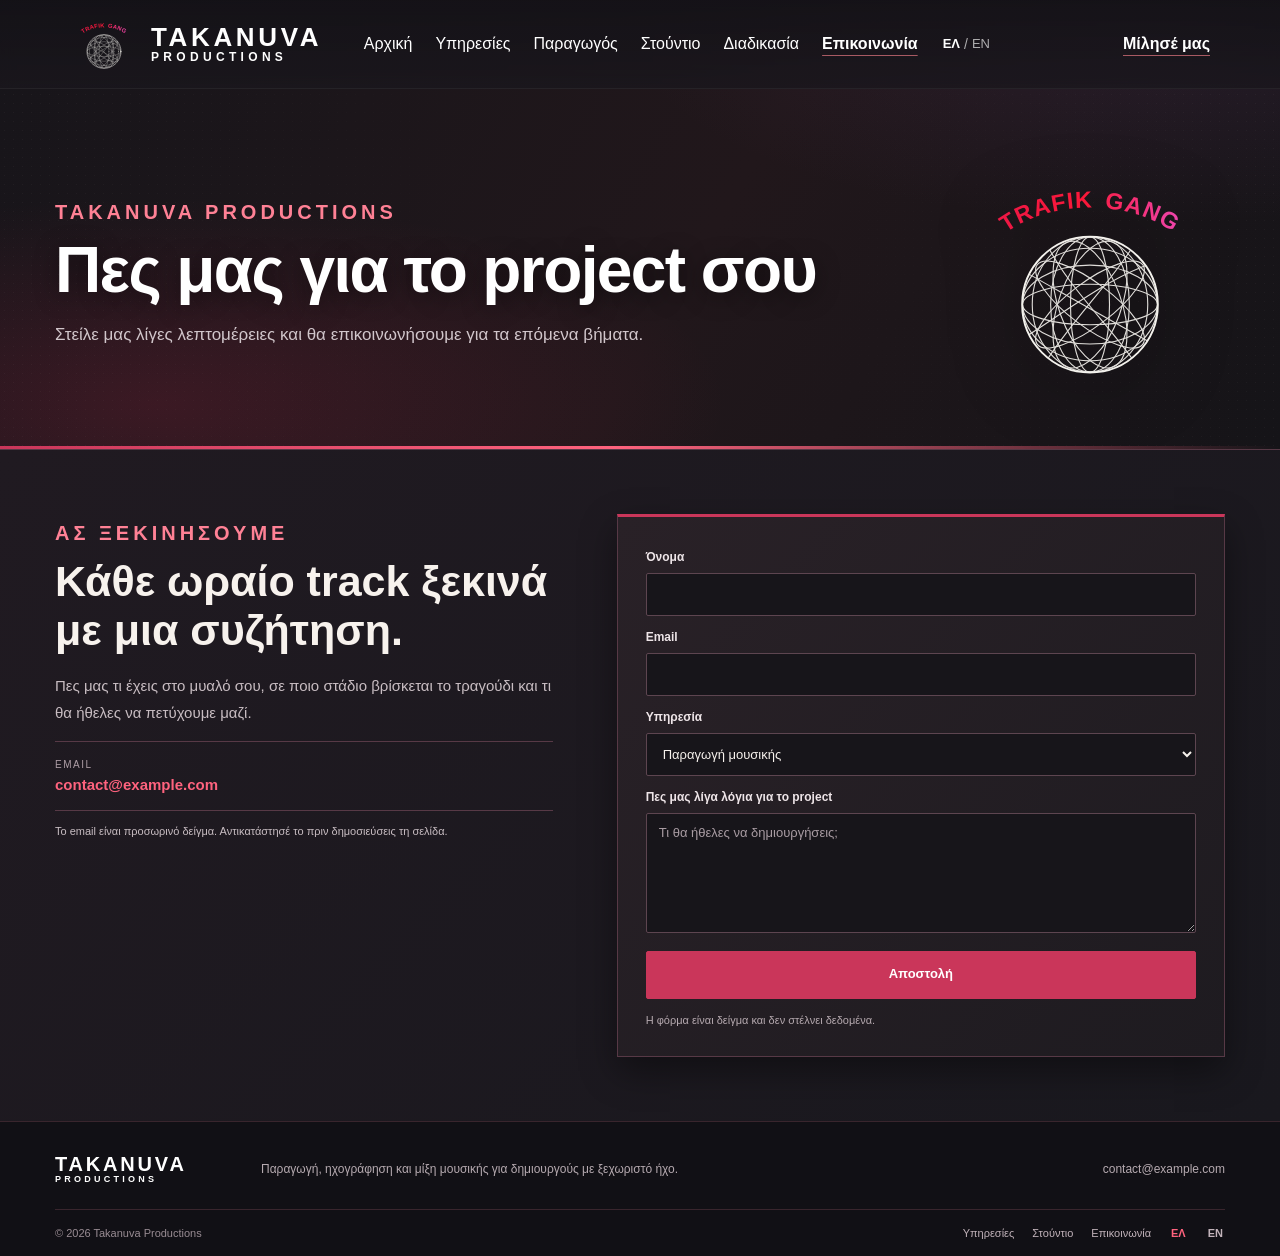
==== contact.html @ f0c5e1bd "Initial Takanuva website" ====
<!doctype html>
<html lang="el">
<head>
  <meta charset="UTF-8">
  <meta name="viewport" content="width=device-width,initial-scale=1">
  <meta name="theme-color" content="#1a1a1a">
  <meta name="description" content="Επικοινώνησε με την Takanuva Productions για το project σου.">
  <title data-title-el="Επικοινωνία — Takanuva Productions" data-title-en="Contact — Takanuva Productions">Επικοινωνία — Takanuva Productions</title>
  <link rel="stylesheet" href="styles.css">
</head>
<body class="inner-page" data-page="contact">
<nav id="navigation" class="nav--absolute">
  <div class="container">
    <div class="col-group">
  <div class="col-11">
    <a href="index.html" class="logo-link" aria-label="Takanuva Productions">
      <img class="header-logo" src="assets/trafik-gang-logo.svg" alt="" width="720" height="620">
      <span class="brand-mark">
        <strong>TAKANUVA</strong>
        <small>PRODUCTIONS</small>
      </span>
    </a>
    <button class="visible-xs menu-toggle" id="mobile-menu-toggle" aria-label="Open menu" data-i18n-aria="nav.menu" aria-expanded="false">
      <span class="menu-toggle__open" aria-hidden="true">☰</span>
      <span class="menu-toggle__close" aria-hidden="true">×</span>
    </button>
    <ul class="list-inline menu-horizontal hidden-xs">
      <li>
        <a href="index.html" data-page-link="home" data-i18n="nav.home">Αρχική</a>
      </li>
      <li>
        <a href="services.html" data-page-link="services" data-i18n="nav.services">Υπηρεσίες</a>
      </li>
      <li><a href="producer.html" data-page-link="producer" data-i18n="nav.producer">Παραγωγός</a></li><li>
        <a href="studio.html" data-page-link="studio" data-i18n="nav.studio">Στούντιο</a>
      </li>
      <li>
        <a href="process.html" data-page-link="process" data-i18n="nav.process">Διαδικασία</a>
      </li>
      <li>
        <a href="contact.html" data-page-link="contact" data-i18n="nav.contact">Επικοινωνία</a>
      </li>
      <li class="language-nav-item"><div class="language-switch" role="group" aria-label="Επιλογή γλώσσας" data-i18n-aria="nav.language">
        <button class="lang-option active" data-language="el" aria-pressed="true">ΕΛ</button>
        <span aria-hidden="true">/</span>
        <button class="lang-option" data-language="en" aria-pressed="false">EN</button>
      </div>
      </li>
    </ul>
  </div>
  <div class="col-1 user-nav"><ul class="list-inline menu-horizontal hidden-xs"><li>
    <a href="contact.html" class="nav-signin" data-page-link="contact" data-i18n="nav.talk">Μίλησέ μας</a>
  </li>
</ul>
</div>
  <div class="col-12" id="mobile-menu" aria-hidden="true"><ul>
    <li><a href="index.html" data-page-link="home" data-i18n="nav.home">Αρχική</a>
    </li>
    <li>
      <a href="services.html" data-page-link="services" data-i18n="nav.services">Υπηρεσίες</a>
    </li>
    <li><a href="producer.html" data-page-link="producer" data-i18n="nav.producer">Παραγωγός</a></li><li>
      <a href="studio.html" data-page-link="studio" data-i18n="nav.studio">Στούντιο</a>
    </li>
    <li>
      <a href="process.html" data-page-link="process" data-i18n="nav.process">Διαδικασία</a>
    </li>
    <li>
      <a href="contact.html" data-page-link="contact" data-i18n="nav.contact">Επικοινωνία</a>
    </li>
    <li>
      <a href="contact.html" data-i18n="nav.talk">Μίλησέ μας</a>
    </li>
    <li class="language-nav-item"><div class="language-switch" role="group" aria-label="Επιλογή γλώσσας" data-i18n-aria="nav.language">
      <button class="lang-option active" data-language="el" aria-pressed="true">ΕΛ</button>
      <span aria-hidden="true">/</span>
      <button class="lang-option" data-language="en" aria-pressed="false">EN</button>
    </div>
  </li>
  </ul>
</div>

</div>
</div>
</nav>
<main>
<header class="page-banner">
  <div class="container"><div class="brand-hero__layout"><div class="brand-hero__copy">
    <p class="eyebrow">TAKANUVA PRODUCTIONS</p>
    <h1 data-i18n="contact.title">Πες μας για το project σου</h1>
    <p class="page-lead" data-i18n="contact.lead">Στείλε μας λίγες λεπτομέρειες και θα επικοινωνήσουμε για τα επόμενα βήματα.</p>
  </div><div class="brand-hero__logo"><img src="assets/trafik-gang-logo.svg" alt="Trafik Gang logo"></div></div></div></header>
<section class="contact-page section--small bg--white">
  <div class="container">
    <div class="contact-grid">
    <div class="contact-copy">
      <p class="eyebrow" data-i18n="contact.eyebrow">ΑΣ ΞΕΚΙΝΗΣΟΥΜΕ</p>
      <h2 data-i18n="contact.heading">Κάθε ωραίο track ξεκινά με μια συζήτηση.</h2>
      <p data-i18n="contact.copy">Πες μας τι έχεις στο μυαλό σου, σε ποιο στάδιο βρίσκεται το τραγούδι και τι θα ήθελες να πετύχουμε μαζί.</p>
      <div class="contact-detail"><span data-i18n="contact.emailLabel">Email</span><a href="mailto:contact@example.com">contact@example.com</a>
      </div><p class="contact-demo" data-i18n="contact.placeholderNotice">Το email είναι προσωρινό δείγμα. Αντικατάστησέ το πριν δημοσιεύσεις τη σελίδα.</p>
    </div>
    <form class="contact-form" id="contact-form">
      <label for="contact-name" data-i18n="contact.name">Όνομα</label>
      <input id="contact-name" name="name" autocomplete="name" required>
      <label for="contact-email" data-i18n="contact.email">Email</label>
      <input id="contact-email" type="email" name="email" autocomplete="email" required>
      <label for="contact-service" data-i18n="contact.service">Υπηρεσία</label>
      <select id="contact-service" name="service"><option value="production" data-i18n="categories.producers">Παραγωγή</option>
        <option value="recording" data-i18n="contact.recording">Ηχογράφηση</option>
        <option value="mixing" data-i18n="categories.mixing">Μίξη</option>
        <option value="mastering" data-i18n="categories.mastering">Mastering</option>
      </select>
      <label for="contact-message" data-i18n="contact.message">Πες μας λίγα λόγια για το project</label>
      <textarea id="contact-message" name="message" rows="5" required data-i18n-placeholder="contact.messagePlaceholder" placeholder="Τι θα ήθελες να δημιουργήσεις;"></textarea>
      <button class="btn btn--primary btn--lg" type="submit" data-i18n="contact.submit">Αποστολή</button>
      <p class="form-message" id="form-message" aria-live="polite" data-i18n="contact.demo">Η φόρμα είναι δείγμα και δεν στέλνει δεδομένα.</p>
    </form>
  </div>
</div>
</section>
</main>
<footer class="site-footer"><div class="container"><div class="footer-top"><a class="footer-brand" href="index.html" aria-label="Takanuva Productions">
  <span class="brand-mark"><strong>TAKANUVA</strong>
    <small>PRODUCTIONS</small>
  </span>
</a>
<p data-i18n="footer.tagline">Παραγωγή, ηχογράφηση και μίξη μουσικής για δημιουργούς με ξεχωριστό ήχο.</p>
<a class="footer-email" href="mailto:contact@example.com">contact@example.com</a></div><div class="footer-bottom"><span>© 2026 Takanuva Productions</span><div class="footer-links"><a href="services.html" data-i18n="nav.services">Υπηρεσίες</a><a href="studio.html" data-i18n="nav.studio">Στούντιο</a><a href="contact.html" data-i18n="nav.contact">Επικοινωνία</a><button class="footer-lang" data-language="el">ΕΛ</button><button class="footer-lang" data-language="en">EN</button></div></div></div></footer>
<script src="app.js"></script>
</body>
</html>
---- styles.css ----
:root{--tp-ink:#1a1a1a;--tp-red:#802731;--tp-red-dark:#67202a;--tp-paper:#f5f5f5;--tp-text:#07171d;--tp-muted:#6b6b6b}html{scroll-behavior:smooth;scroll-padding-top:80px}body{font-family:Arial,"Helvetica Neue",Arial,sans-serif;color:var(--tp-text);background:#eee}button{font-family:inherit;cursor:pointer}#navigation{position:sticky!important;inset-block-start:0;z-index:50;width:100%;height:auto;background:#fff;box-shadow:0 1px 7px #00000018;color:#333}#navigation .container{max-width:1280px!important;width:calc(100% - 36px)}.nav-layout{display:flex!important;align-items:center;gap:18px;margin:0!important;padding:10px 0}.logo-link{flex:none}.logo-link .logo{width:150px;height:31px;object-fit:contain;margin:0!important;top:auto!important}.main-menu{display:flex;align-items:center;gap:19px;flex:1;margin:0;padding:0 0 0 23px;white-space:nowrap}.main-menu li{float:none!important;margin:0!important}.main-menu a,.nav-link{border:0;background:none;color:#383838;font-size:13px;font-weight:600;text-decoration:none;padding:7px 0}.nav-actions{margin-left:auto;display:flex;align-items:center;gap:15px;white-space:nowrap}.nav-post{padding:9px 13px!important;margin:0!important;background:#704258!important;border-color:#704258!important}.nav-post:hover,.btn--primary:hover{background:var(--tp-red-dark)!important;border-color:var(--tp-red-dark)!important}.language-switch{display:flex;align-items:center;gap:5px;padding:5px 8px;border:1px solid #ddd;border-radius:3px;font-size:11px;color:#999}.lang-option,.footer-lang{border:0;background:transparent;color:#777;font-size:11px;font-weight:700;padding:2px;cursor:pointer}.lang-option.active,.footer-lang.active{color:var(--tp-red)}.mobile-menu-toggle,.mobile-menu{display:none!important}.header-hero{position:relative;isolation:isolate;min-height:520px;background:#1b1a1a!important;padding-top:9em!important;padding-bottom:6em!important;overflow:hidden}.header-hero .container{position:relative;z-index:2}.header-hero .hero-copy{max-width:520px}.header-hero h2,.header-hero h1{color:#fff!important}.header-hero h2{font-weight:700}.header-hero h1{font-size:1.32em;line-height:1.5;font-weight:400;max-width:550px}.header-hero .cta-container{display:flex;flex-wrap:wrap;gap:10px}.header-hero .btn{margin:1.1em 0 .2em!important;background:#802731!important;border-color:#802731!important}.header-hero .btn--outline{background:transparent!important;border:1px solid #fff!important;color:#fff!important}.header-hero .btn--outline:hover{background:#fff!important;color:#222!important}.header-hero__gallery{position:absolute!important;z-index:0;right:0;top:0;width:50%!important;height:100%!important;overflow:hidden;mask-image:linear-gradient(90deg,transparent,#000 14%)}.image-slideshow,.image-slideshow li{position:absolute;inset:0;width:100%;height:100%;padding:0;margin:0;list-style:none}.image-slideshow li{opacity:0;transition:opacity .7s}.image-slideshow li.active{opacity:1}.image-slideshow img{width:100%;height:100%;object-fit:cover;display:block}.header-hero__gallery:after{content:"";position:absolute;inset:0;background:linear-gradient(90deg,#1b1a1a25,transparent 30%),linear-gradient(0deg,#1b1a1a6b,transparent 35%);pointer-events:none}.hero-photo-credit{position:absolute;right:22px;bottom:17px;color:#fff9;font-size:10px;z-index:2}.video-play{display:flex;align-items:center;gap:10px;margin-top:1.4em;border:0;background:none;color:#fff;font-size:14px}.video-play__icon{width:38px;height:38px;border:1px solid #ffffffa8;border-radius:50%;display:grid;place-items:center}.video-play__icon img{width:12px;filter:brightness(0) invert(1)}.section--small{padding-top:4em;padding-bottom:4em}.section--small h3{font-size:2em;font-weight:700;margin:0}.categories{margin-top:2.5em!important;margin-bottom:1.8em!important;padding:0}.categories>li{margin-bottom:24px}.category{border-radius:3px;box-shadow:0 2px 8px #00000016;transition:transform .2s,box-shadow .2s}.category:hover{transform:translateY(-3px);box-shadow:0 8px 20px #0002}.category img{width:100%;height:210px;object-fit:cover;display:block}.category__text{padding:14px 17px 17px;background:#fff;text-align:left}.category__text h4{font-size:17px;margin:0 0 6px;color:#222}.category__text p{font-size:13px;line-height:1.45;margin:0;color:#687078;white-space:normal}.text-link{color:var(--tp-red)!important;font-weight:700}.featured-providers{background:#f4f4f4;padding:5.5em 0;text-align:center}.featured-providers h2{font-size:25px;font-weight:400;margin-bottom:8px}.featured-rotator{min-height:65px;margin:0;padding:0;list-style:none;font-size:37px;font-weight:700;color:#1e1e1e}.featured-rotator li{display:none}.featured-rotator li.active{display:block}.featured-providers .type-p-large{font-size:18px;color:#666}.main-benefits{padding:4em 0 4.6em}.benefit{padding:15px 25px}.benefit .icon,.benefit-icon{height:62px;width:70px;object-fit:contain;margin-bottom:10px}.benefit h4{font-size:18px;margin:7px 0}.benefit p{font-size:14px;line-height:1.55;color:#747474;max-width:300px;margin:0 auto}.how-section{background:#1a1a1a;color:#fff;padding:5em 0;overflow:hidden}.how-section h2{font-size:2em;color:#fff;margin:0 0 1.2em}.sequence-list{margin:0 0 25px;padding:0;list-style:none}.sequence-list li{display:flex;align-items:center;gap:16px;padding:13px 4px;color:#c7c7c7;opacity:.57;cursor:pointer;transition:.2s}.sequence-list li.active{opacity:1;color:#fff}.sequence-list__number{width:35px;height:35px;flex:none;border:1px solid #8b8b8b;border-radius:50%;display:grid;place-items:center;font-size:15px}.sequence-list li.active .sequence-list__number{background:var(--tp-red);border-color:var(--tp-red)}.sequence-list__text{font-size:19px;line-height:1.35;font-weight:700}.how-section .btn{background:#802731!important;border-color:#802731!important}.how-visual{position:relative;min-height:390px;display:flex;align-items:center;justify-content:center}.how-image{position:absolute;inset:0 0 0 8%;overflow:hidden;transform:skewX(-7deg);border-left:7px solid var(--tp-red)}.how-image img{width:100%;height:100%;object-fit:cover;opacity:.73}.project-message{position:relative;z-index:1;width:min(400px,90%);margin-left:-25px;background:#fff;color:#18232c;padding:18px 20px;border-radius:3px;box-shadow:0 14px 30px #0005;transform:rotate(-2deg)}.message-top{display:flex;align-items:center;gap:10px}.message-top img{width:38px;height:38px;border-radius:50%;object-fit:cover}.message-top b,.message-top small{display:block}.message-top b{font-size:13px}.message-top small{font-size:10px;color:#777}.message-top strong{margin-left:auto;color:#c18b32;font-size:11px}.project-message p{font-size:13px;line-height:1.5;margin:16px 0}.message-file{padding:9px;background:#f3f4f5;border:1px solid #e1e1e1;font-size:11px}.message-file span{float:right;color:#999}.testimonial-section{background:#eee;padding:4.6em 0 2.8em}.testimonial-section h2{font-size:2.2em;margin:0 0 4px}.testimonial-section .type-p-large{font-size:17px;color:#707070;margin:0}.testimonial-carousel{display:flex;justify-content:center;align-items:center;gap:22px;margin:2.6em auto 2em;max-width:850px}.testimonial-card{width:min(600px,80%);min-height:250px;position:relative;background:#fff;padding:32px 45px 24px;text-align:center;box-shadow:0 4px 18px #00000017;border-radius:3px}.quote-icon{font-family:Georgia,serif;color:#802731;font-size:55px;line-height:35px}.testimonial-card blockquote{font:24px/1.4 Georgia,serif;color:#3b3b3b;margin:13px 0 22px}.review-author{display:flex;align-items:center;gap:10px;text-align:left;max-width:360px;margin:auto}.review-author img{width:42px;height:42px;object-fit:cover;border-radius:50%}.review-author b,.review-author small{display:block}.review-author b{font-size:12px}.review-author small{font-size:10px;color:#777;margin-top:3px}.review-author>span{margin-left:auto;color:#bd943f;letter-spacing:2px}.testimonial-arrow{border:0;background:none;font-size:36px;color:#7d7d7d;padding:5px}.press-logos{display:flex;align-items:center;justify-content:center;gap:50px;list-style:none;margin:0;padding:25px 0 10px;border-top:1px solid #d9d9d9}.press-logos img{max-width:95px;max-height:32px;object-fit:contain;filter:grayscale(1);opacity:.45}.minor-benefits{position:relative;padding:5em 0;background:#fff url("assets/studio-mix.jpg") left center/43% auto no-repeat}.minor-benefits h2{font-size:2em;line-height:1.2;margin:0 0 1em}.checklist{padding:0;list-style:none}.checklist>li{display:flex;gap:11px;margin-bottom:20px}.checklist__check{width:24px;height:24px;flex:none;display:grid;place-items:center;border-radius:50%;background:#802731;color:#fff;font-size:14px}.checklist__content h4{margin:0 0 5px;font-size:15px}.checklist__content p{font-size:12px;line-height:1.5;color:#777;margin:0}.industry-section{height:390px;position:relative;display:grid;place-items:center;text-align:center;color:#fff;overflow:hidden}.industry-image{position:absolute;inset:0;background:url("assets/live-music.jpg") center/cover}.industry-shade{position:absolute;inset:0;background:#111b}.industry-content{position:relative;max-width:760px;padding:25px}.industry-content h2{font-size:2.3em;line-height:1.2;color:#fff}.video-play--light{margin:20px auto 0}.popular{padding:3.5em 0;background:#1a1a1a!important;color:#fff}.popular h5{font-size:15px;color:#fff;margin:0 0 16px}.link-list{padding:0;list-style:none}.link-list li,.link-list a{display:block;color:#b9b9b9;text-decoration:none;font-size:12px;line-height:1.8}.link-list a:hover{color:#fff;text-decoration:underline}.bottom-cta{padding:3em 0}.bottom-cta h2{font-size:2em;line-height:1.2;margin:0 0 8px}.bottom-cta p{color:#777;font-size:14px}.bottom-cta .btn{background:#802731!important;border-color:#802731!important}.text-right{text-align:right}.site-footer{background:#111;color:#ddd;padding:32px 0 0}.footer-top{display:grid;grid-template-columns:180px 1fr auto;gap:26px;align-items:center;padding-bottom:25px}.footer-logo{width:155px;filter:brightness(0) invert(1)}.footer-top p{font-size:12px;color:#aaa;max-width:450px;margin:0}.footer-email{font-size:12px;color:#ddd}.footer-bottom{border-top:1px solid #333;padding:15px 0;display:flex;justify-content:space-between;align-items:center;font-size:11px;color:#888}.footer-bottom>div{display:flex;gap:18px;align-items:center}.footer-bottom a{color:#aaa;text-decoration:none}.footer-lang{color:#aaa}.footer-lang.active{color:#fff}.modal[hidden]{display:none!important}.modal{position:fixed;inset:0;z-index:1000;background:#000b;display:grid;place-items:center;padding:20px}.modal__body{position:relative;background:#fff;width:min(540px,100%);padding:35px 38px;border-radius:3px;box-shadow:0 15px 50px #0006}.modal__close{position:absolute;right:13px;top:9px;background:none;border:0;font-size:26px;color:#555}.modal__body h2{font-size:25px;margin:0 0 8px}.modal__body>p{color:#777;font-size:13px}.modal__body form{display:grid;gap:8px}.modal__body label{font-size:12px;font-weight:700;margin-top:6px}.modal__body input,.modal__body select,.modal__body textarea{width:100%;padding:10px;border:1px solid #ccc;border-radius:2px;font:13px inherit}.modal__body textarea{resize:vertical}.modal__body .btn{margin-top:12px;background:#802731!important;border-color:#802731!important}.form-message{min-height:14px;color:#567b32;font-size:12px;text-align:center}.video-modal-body{width:min(900px,100%);padding:16px}.video-modal-body video{width:100%;display:block}.menu-open .mobile-menu{display:flex!important}
@media(max-width:1100px){#navigation .container{width:calc(100% - 24px)}.main-menu{gap:11px;padding-left:8px}.main-menu a,.nav-link{font-size:11px}.nav-actions{gap:8px}.logo-link .logo{width:125px}.nav-post{padding:8px 9px!important}.minor-benefits{background-size:38% auto}.footer-top{grid-template-columns:150px 1fr auto}}
@media(max-width:900px){.main-menu{display:none!important}.nav-actions{margin-left:auto}.mobile-menu-toggle{display:block!important;border:0;background:transparent;color:#333;font-size:23px;margin-left:auto}.mobile-menu{position:absolute;left:0;right:0;top:100%;padding:14px 24px 20px;background:#fff;box-shadow:0 8px 14px #0002;flex-direction:column;gap:11px}.mobile-menu a,.mobile-menu button{display:block;text-align:left;color:#333;background:none;border:0;text-decoration:none;padding:5px;font-size:14px}.nav-layout{flex-wrap:wrap}.nav-actions{gap:12px}.header-hero{padding-top:6em!important}.header-hero__gallery{width:47%!important}.minor-benefits{background-position:left center;background-size:35% auto}.minor-benefits .col-dt-7{width:62%;margin-left:38%}.press-logos{gap:28px}}
@media(max-width:700px){#navigation .container{width:calc(100% - 24px)}.nav-layout{padding:8px 0;gap:8px}.logo-link .logo{width:126px;height:27px}.nav-actions{gap:8px}.nav-link{font-size:11px;padding:5px 0}.signup-link,.nav-post{display:none!important}.language-switch{padding:4px 6px}.header-hero{min-height:0;padding:5.8em 0 3.6em!important;text-align:center}.header-hero .hero-copy{max-width:100%}.header-hero h2{font-size:2.7em}.header-hero h1{font-size:1.12em;line-height:1.5}.header-hero__gallery{position:absolute!important;width:100%!important;height:100%!important;opacity:.33;mask-image:none}.header-hero__gallery:after{background:#1616168c}.header-hero .container{z-index:2}.header-hero .cta-container{justify-content:center}.header-hero .btn{margin:1em 3px 0!important}.video-play{margin:1.2em auto 0}.hero-photo-credit{display:none}.section--small{padding:3em 0}.section--small h3{font-size:1.65em}.categories{overflow-x:auto!important;white-space:nowrap;padding-bottom:12px!important;margin-top:1.5em!important}.categories>li{width:255px!important;float:none!important;display:inline-block!important;vertical-align:top;white-space:normal}.category img{height:170px}.category__text{min-height:115px}.featured-providers{padding:3.2em 0}.featured-providers h2{font-size:20px}.featured-rotator{font-size:27px;min-height:75px}.main-benefits{padding:2em 0}.benefit{width:100%;padding:17px 25px}.benefit .icon{height:48px}.how-section{padding:3.2em 0}.how-section h2{font-size:1.7em}.sequence-list__text{font-size:16px}.how-visual{min-height:290px;margin-top:25px}.testimonial-section{padding:3em 0 2em}.testimonial-section h2{font-size:1.8em}.testimonial-carousel{gap:3px;margin:1.6em auto}.testimonial-card{width:calc(100% - 52px);padding:25px 18px 20px;min-height:225px}.testimonial-card blockquote{font-size:18px}.testimonial-arrow{font-size:28px}.review-author>span{font-size:9px;letter-spacing:0}.press-logos{gap:12px;flex-wrap:wrap}.press-logos img{max-width:68px;max-height:24px}.minor-benefits{background-image:none!important;padding:3.5em 0}.minor-benefits .col-dt-7{width:100%;margin-left:0}.minor-benefits h2{font-size:1.65em}.industry-section{height:300px}.industry-content h2{font-size:1.7em}.popular{padding:2.5em 0}.bottom-cta{padding:2.3em 0}.bottom-cta .text-right{text-align:left;margin-top:10px}.footer-top{grid-template-columns:1fr;gap:12px}.footer-bottom{align-items:flex-start;gap:12px;flex-direction:column}.footer-bottom>div{gap:12px}.modal__body{padding:30px 22px}.mobile-menu-toggle{order:3}.nav-actions{order:2}.logo-link{order:1}}
@media(prefers-reduced-motion:reduce){html{scroll-behavior:auto}*,*::before,*::after{transition-duration:.01ms!important;animation-duration:.01ms!important}}

.category__text{position:absolute!important;top:50%!important;left:0;transform:translateY(-50%)!important;width:100%;z-index:1;background:transparent!important;text-align:center!important;padding:12px!important}.category__text h4{color:#fff!important}.category__text p{color:#fff!important;max-height:3em;overflow:hidden;margin:0 auto!important}.category:after{z-index:0}.category img{display:block;width:100%;height:210px;object-fit:cover}@media(max-width:700px){.category img{height:170px}}

/* Transparent hero navigation with a compact service menu. */
#navigation{position:absolute!important;top:0;left:0;right:0;inset-block-start:0;z-index:50;width:100%;height:auto;background:transparent!important;box-shadow:none!important;color:#fff}
#navigation .container{width:calc(100% - 30px)!important;max-width:1170px!important}
#navigation .col-group{display:flex;align-items:center;flex-wrap:nowrap;margin:0!important}
#navigation .col-11{display:flex;align-items:center;width:91.66666667%;padding-left:15px;padding-right:15px}
#navigation .col-1.user-nav{display:flex;align-items:center;justify-content:flex-end;width:8.33333333%;padding-left:0;padding-right:15px}
#navigation .logo-link{display:flex;align-items:center;gap:10px;flex:none;margin-right:3em;text-decoration:none}
#navigation .logo-link .logo{position:relative;top:8px;width:auto;height:24px;max-width:none;margin:0;object-fit:contain}
#navigation .menu-horizontal{display:flex;align-items:center;gap:20px;float:none;margin:0;padding:0;list-style:none;white-space:nowrap}
#navigation .menu-horizontal>li{float:none;margin:0;padding:0;white-space:nowrap}
#navigation .menu-horizontal>li>a:not(.btn),#navigation .menu-horizontal>li span.explore-entry-point,#navigation .nav-signin{display:inline-block;border:0;background:transparent;color:#fff!important;font:500 13px/1.4 Arial,"Helvetica Neue",Arial,sans-serif;text-decoration:none;padding:7px 0;white-space:nowrap}
#navigation .menu-horizontal>li>a:not(.btn){transition:opacity .15s ease}
#navigation .menu-horizontal>li>a:hover,#navigation .nav-signin:hover{opacity:.78}
#navigation .user-nav .menu-horizontal{justify-content:flex-end}
#navigation .language-nav-item{margin-left:1px!important}
#navigation .language-switch{display:flex;align-items:center;gap:3px;padding:0;border:0;border-radius:0;background:transparent;color:#ffffffa6;font-size:11px;white-space:nowrap}
#navigation .lang-option{border:0;background:transparent;color:#ffffffa6;font:500 11px Arial,"Helvetica Neue",Arial,sans-serif;padding:3px 1px;cursor:pointer}
#navigation .lang-option.active{color:#fff;font-weight:700}
#navigation .visible-xs.menu-toggle{display:none}
#navigation #mobile-menu{display:none}
@media(max-width:1100px){#navigation .menu-horizontal{gap:12px}#navigation
 .logo-link{margin-right:1.7em}#navigation .menu-horizontal>li>a:not(.btn),#navigation .nav-signin{font-size:11px}}
@media(max-width:900px){#navigation .col-group{flex-wrap:wrap}#navigation
 .col-11{width:100%;justify-content:space-between;padding-top:9px;padding-bottom:9px}#navigation 
 .col-1.user-nav{display:none}#navigation
 .menu-horizontal.hidden-xs{display:none!important}#navigation 
 .visible-xs.menu-toggle{display:block!important;margin:0 4px 0 auto;border:0;background:transparent;color:#fff;font:24px/1 Arial,Arial,sans-serif;padding:5px 0 5px 14px;cursor:pointer}#navigation .menu-toggle__close{display:none}#navigation.active{background:#1a1a1a!important}#navigation.active .menu-toggle__open{display:none}#navigation.active .menu-toggle__close{display:inline}#navigation #mobile-menu{display:none!important;width:100%;padding:4px 15px 18px;margin:0;text-align:left}#navigation.active #mobile-menu{display:block!important}#navigation #mobile-menu ul{display:flex;flex-direction:column;align-items:stretch;gap:0;margin:0;padding:0;list-style:none}#navigation #mobile-menu li{border-top:1px solid #ffffff22;margin:0;padding:0}#navigation #mobile-menu li a,#navigation #mobile-menu li>button{display:block;width:100%;border:0;background:transparent;color:#fff;text-decoration:none;text-align:left;font:500 14px/1.4 Arial,"Helvetica Neue",Arial,sans-serif;padding:11px 0}#navigation #mobile-menu .language-switch{padding:9px 0}#navigation #mobile-menu .lang-option{font-size:12px}}
@media(max-width:700px){#navigation .container{width:calc(100% - 24px)!important}#navigation .col-11{padding-left:0;padding-right:0}#navigation .logo-link{margin-right:0}#navigation .logo-link .logo{top:0;height:24px}}
/* Local layout foundation: the page no longer imports a third-party site stylesheet. */
*{box-sizing:border-box}
html{scroll-behavior:smooth;scroll-padding-top:80px}
body{margin:0;font-family:Arial,Helvetica,sans-serif;color:#07171d;background:#eee}
img{max-width:100%}
button,input,select,textarea{font:inherit}
h1,h2,h3,h4,h5,p{margin-top:0}
a{color:inherit}
.container{width:calc(100% - 36px);max-width:1170px;margin-left:auto;margin-right:auto}
.col-group{display:flex;flex-wrap:wrap;margin-left:-15px;margin-right:-15px}
.col-group>[class*="col-"]{padding-left:15px;padding-right:15px}
.col-12{width:100%}.col-6{width:50%}.col-4{width:33.333333%}.col-dt-3{width:25%}.col-dt-5{width:41.666667%}.col-dt-7{width:58.333333%}.col-dt-offset-5{margin-left:41.666667%}
.vertical-align{align-items:center}.text-center{text-align:center}.text-right{text-align:right}
.bg--white{background:#fff}.bg--primary{background:#1a1a1a;color:#fff}
.btn{display:inline-flex;align-items:center;justify-content:center;min-height:42px;padding:10px 18px;border:1px solid transparent;border-radius:2px;background:#802731;color:#fff;text-decoration:none;font-size:13px;font-weight:700;line-height:1.3;cursor:pointer;transition:background .2s,border-color .2s,color .2s}
.btn--lg{min-height:48px;padding:12px 22px}.btn--outline{background:transparent;color:#fff}.btn:hover{filter:brightness(.92)}
.list-inline{display:flex;list-style:none}.type-h1{font-size:2.8rem;line-height:1.1}.type-p{font-size:1.25rem;line-height:1.5}
.brand-mark{display:flex;flex-direction:column;gap:1px;color:#fff;line-height:1;text-decoration:none;white-space:nowrap}.brand-mark strong{font-size:20px;letter-spacing:.14em;font-weight:800}.brand-mark small{font-size:9px;letter-spacing:.36em;font-weight:700}
.benefit-icon{display:grid;place-items:center;height:62px;width:70px;margin:0 auto 10px;color:#802731;font-size:35px;font-weight:700}
.video-play__icon>span{font-size:12px}.studio-reel-placeholder{position:relative;min-height:340px;overflow:hidden;background:#111}.studio-reel-placeholder>img{position:absolute;inset:0;width:100%;height:100%;object-fit:cover;opacity:.45}.studio-reel-placeholder>div{position:relative;z-index:1;min-height:340px;display:flex;flex-direction:column;align-items:center;justify-content:center;color:#fff}.studio-reel-placeholder p{font-size:15px}.reel-play{display:grid;place-items:center;width:58px;height:58px;border:1px solid #fff;border-radius:50%;margin-bottom:15px}
.press-logos li{color:#777;font-size:12px;font-weight:700;letter-spacing:.17em}
.footer-brand{display:inline-block;text-decoration:none}.footer-brand .brand-mark{color:#fff}.footer-email{text-decoration:none}
@media(max-width:900px){.col-dt-3{width:50%}.col-dt-5,.col-dt-7{width:100%}.col-dt-offset-5{margin-left:0}.hidden-xs{display:none!important}}
@media(max-width:700px){.container{width:calc(100% - 24px)}.col-4,.col-6,.col-mb-12{width:100%}.type-h1{font-size:2.25rem}.type-p{font-size:1.05rem}}

/* Separate page layouts for the Takanuva Productions template. */
.inner-page{background:#fff}
.page-banner{position:relative;padding:158px 0 58px;background:#1a1a1a;color:#fff;overflow:hidden}
.page-banner:after{content:"";position:absolute;inset:auto 0 0;height:4px;background:#802731}
.page-banner .container{position:relative;z-index:1}
.page-banner .eyebrow,.eyebrow{font-size:20px;letter-spacing:.2em;font-weight:700;color:#9b4b54;margin:0 0 12px}
.page-banner .eyebrow{color:#d3a1a5}
.page-banner h1{max-width:850px;color:#fff;font-size:clamp(30px,5.8vw,64px);line-height:1.08;font-weight:500;margin:0 0 16px}
.page-lead{max-width:680px;color:#c9c9c9;font-size:17px;line-height:1.6;margin:0}
.home-intro-copy{max-width:720px;margin:0 auto 38px;text-align:center}
.home-intro-copy h2{font-size:clamp(28px,4vw,42px);line-height:1.16;margin:0 0 14px;color:#1a1a1a}
.home-intro-copy>p:last-child{max-width:630px;margin:0 auto;color:#6b6b6b;font-size:16px;line-height:1.7}
.home-page-links{display:grid;grid-template-columns:repeat(3,minmax(0,1fr));gap:18px}
.home-page-card{min-width:0;display:grid;grid-template-columns:88px 1fr 20px;align-items:center;gap:14px;padding:12px;background:#fff;border:1px solid #e8e5e5;text-decoration:none;transition:border-color .2s,transform .2s,box-shadow .2s}
.home-page-card:hover{transform:translateY(-3px);border-color:#802731;box-shadow:0 8px 24px #00000012}
.home-page-card img{width:88px;height:72px;object-fit:cover}
.home-page-card b,.home-page-card small{display:block}
.home-page-card b{font-size:15px;color:#1a1a1a;margin-bottom:5px}
.home-page-card small{font-size:11px;line-height:1.45;color:#737373}
.home-page-card i{font-size:20px;color:#802731;font-style:normal}
.service-grid{display:grid;grid-template-columns:repeat(3,minmax(0,1fr));gap:22px}
.service-card{display:block;background:#fff;border:1px solid #e9e6e6;text-decoration:none;transition:transform .2s,box-shadow .2s}
.service-card:hover{transform:translateY(-4px);box-shadow:0 12px 28px #00000018}
.service-card img{display:block;width:100%;height:205px;object-fit:cover}
.service-card>div{padding:20px 21px 22px}
.service-card h2{font-size:20px;margin:0 0 9px;color:#222}
.service-card p{font-size:13px;line-height:1.6;color:#717171;margin:0}
.center-cta{text-align:center;padding-top:42px}
.center-cta .btn{background:#802731!important;border-color:#802731!important}
.studio-intro-grid{display:grid;grid-template-columns:.86fr 1.14fr;align-items:center;gap:55px}
.studio-intro-grid h2,.contact-copy h2{font-size:clamp(29px,4vw,43px);line-height:1.16;color:#1a1a1a;margin:0 0 17px}
.studio-intro-grid p:not(.eyebrow),.contact-copy>p:not(.eyebrow){font-size:15px;line-height:1.75;color:#696969}
.studio-intro-grid>img{display:block;width:100%;height:390px;object-fit:cover}
.studio-intro-grid .text-link{text-decoration:none;border-bottom:1px solid #802731;padding-bottom:3px}
.studio-gallery-section{padding:56px 0;background:#f4f3f3}
.studio-gallery{display:grid;grid-template-columns:1.2fr 1fr 1fr;gap:14px}
.studio-gallery img{display:block;width:100%;height:230px;object-fit:cover}
.value-grid{display:grid;grid-template-columns:repeat(3,minmax(0,1fr));gap:32px}
.value-grid article{border-top:2px solid #802731;padding-top:18px}
.value-grid article>span{font-size:11px;letter-spacing:.16em;color:#802731;font-weight:700}
.value-grid h2{font-size:19px;margin:17px 0 9px;color:#202020}
.value-grid p{font-size:13px;line-height:1.65;color:#747474;margin:0}
.process-layout{display:grid;grid-template-columns:.95fr 1.05fr;gap:52px;align-items:center}
.process-steps{margin:0;padding:0;list-style:none}
.process-steps li{display:grid;grid-template-columns:48px 1fr;gap:16px;padding:21px 12px;border-bottom:1px solid #e7e4e4;cursor:pointer;opacity:.62;transition:opacity .2s,background .2s}
.process-steps li:first-child{border-top:1px solid #e7e4e4}
.process-steps li.active{opacity:1;background:#faf7f7}
.process-steps li>span{width:38px;height:38px;display:grid;place-items:center;border:1px solid #bbb;border-radius:50%;font-size:12px;color:#777}
.process-steps li.active>span{background:#802731;border-color:#802731;color:#fff}
.process-steps h2{font-size:18px;color:#222;margin:0 0 7px}
.process-steps p{font-size:13px;line-height:1.55;color:#737373;margin:0}
.process-visual{position:relative;min-height:400px;background:#1a1a1a;overflow:hidden}
.process-visual>img{position:absolute;inset:0;width:100%;height:100%;object-fit:cover;opacity:.75;transition:opacity .2s}
.process-note{position:absolute;left:24px;right:24px;bottom:24px;display:flex;flex-direction:column;gap:9px;padding:19px 21px;background:#fff;box-shadow:0 8px 28px #0004}
.process-note .eyebrow{margin:0;font-size:9px}
.process-note strong{font-size:17px;line-height:1.4;color:#222}
.audio-file{padding-top:9px;border-top:1px solid #e5e5e5;color:#737373;font-size:11px}
.reviews-page{padding-top:50px;padding-bottom:48px}
.reviews-page .testimonial-carousel{margin-top:0}
.review-template-note{max-width:650px;margin:0 auto;text-align:center;color:#777;font-size:12px;line-height:1.6}
.contact-grid{display:grid;grid-template-columns:.9fr 1.1fr;gap:64px;align-items:start}
.contact-copy{padding-top:8px}
.contact-detail{display:flex;flex-direction:column;gap:6px;padding:17px 0;border-top:1px solid #e7e4e4;border-bottom:1px solid #e7e4e4}
.contact-detail span{font-size:10px;letter-spacing:.15em;text-transform:uppercase;color:#888}
.contact-detail a{color:#802731;font-size:15px;font-weight:700;text-decoration:none}
.contact-demo{font-size:11px!important;line-height:1.5!important;color:#999!important;margin-top:12px}
.contact-form{display:grid;gap:9px;padding:28px;background:#f5f4f4;border-top:3px solid #802731}
.contact-form label{font-size:12px;font-weight:700;color:#363636;margin-top:5px}
.contact-form input,.contact-form select,.contact-form textarea{width:100%;min-height:43px;padding:11px 12px;border:1px solid #d8d5d5;border-radius:2px;background:#fff;color:#222;font-size:13px}
.contact-form textarea{resize:vertical;min-height:120px}
.contact-form input:focus,.contact-form select:focus,.contact-form textarea:focus{outline:2px solid #80273155;border-color:#802731}
.contact-form .btn{margin-top:9px;background:#802731!important;border-color:#802731!important}
.contact-form .form-message{color:#777;font-size:11px;text-align:left;line-height:1.5;margin:4px 0 0}
.footer-links{display:flex;align-items:center;gap:15px}
.footer-links a{font-size:11px}
#navigation [aria-current="page"]{font-weight:700!important;text-decoration:underline!important;text-decoration-color:#a85a63!important;text-underline-offset:6px}
:focus-visible{outline:2px solid #a8525c;outline-offset:3px}
@media(max-width:900px){.page-banner{padding-top:128px}.home-page-links{grid-template-columns:1fr}.home-page-card{grid-template-columns:100px 1fr 20px}.home-page-card img{width:100px;height:78px}.service-grid{grid-template-columns:repeat(2,minmax(0,1fr))}.studio-intro-grid{gap:30px}.studio-intro-grid>img{height:330px}.process-layout{grid-template-columns:1fr;gap:28px}.process-visual{min-height:360px}.contact-grid{gap:35px}}
@media(max-width:700px){.page-banner{padding:112px 0 42px}.page-banner h1{font-size:39px}.page-lead{font-size:15px}.home-intro-copy{text-align:left;margin-bottom:25px}.home-page-card{grid-template-columns:78px 1fr 18px;gap:11px}.home-page-card img{width:78px;height:68px}.service-grid{grid-template-columns:1fr;gap:16px}.service-card img{height:210px}.center-cta{padding-top:28px}.studio-intro-grid{grid-template-columns:1fr;gap:25px}.studio-intro-grid>img{height:260px;grid-row:1}.studio-gallery-section{padding:38px 0}.studio-gallery{grid-template-columns:1fr 1fr;gap:9px}.studio-gallery img{height:155px}.studio-gallery img:first-child{grid-column:1/-1;height:205px}.value-grid{grid-template-columns:1fr;gap:23px}.value-grid article{padding-top:14px}.process-steps li{padding:17px 5px;grid-template-columns:42px 1fr;gap:11px}.process-steps h2{font-size:16px}.process-visual{min-height:320px}.process-note{left:13px;right:13px;bottom:13px;padding:15px}.process-note strong{font-size:15px}.reviews-page{padding-top:34px}.testimonial-card{width:calc(100% - 46px)}.contact-grid{grid-template-columns:1fr;gap:25px}.contact-form{padding:21px 17px}.footer-links{flex-wrap:wrap;gap:11px}.footer-bottom>div{flex-wrap:wrap}}

/* Warm, earthy neutral surfaces across every page. */
:root{--tp-paper:#eee6d9;--tp-surface:#f5efe5;--tp-surface-soft:#e8dece;--tp-earth:#766958;--tp-border:#d9cebe;--tp-text:#29231e}
body,.inner-page{background:#eee6d9;color:#29231e}
.bg--white{background:#f5efe5!important}
.home-intro,.studio-intro,.studio-values,.contact-page{background:#f5efe5!important}
.home-page-card,.service-card,.testimonial-card,.process-note,.modal__body{background:#f7f2e9}
.home-page-card,.service-card{border-color:#ddd2c3}
.home-page-card b,.service-card h2,.studio-intro-grid h2,.contact-copy h2,.process-note strong{color:#29231e}
.home-intro-copy>p:last-child,.service-card p,.studio-intro-grid p:not(.eyebrow),.contact-copy>p:not(.eyebrow),.process-steps p{color:#70675c}
.studio-gallery-section,.contact-form{background:#e8dece}
.studio-gallery-section{background:#e8dece!important}
.process-steps li{border-color:#d9cebe}
.process-steps li.active{background:#f5efe5}
.contact-form input,.contact-form select,.contact-form textarea{background:#fbf7ef;border-color:#d2c6b5;color:#29231e}
.testimonial-section{background:#eee6d9}
.testimonial-card blockquote{color:#3d352d}
.review-template-note,.contact-form .form-message{color:#766c60}
.contact-detail{border-color:#d9cebe}
.contact-form{border-top-color:#802731}
.footer-bottom{border-color:#443a34}
.header-hero__gallery.hero-logo-stage{position:absolute!important;top:0;right:0;display:flex;align-items:center;justify-content:center;width:50%!important;height:100%!important;mask-image:none!important;background:radial-gradient(ellipse at center,#5a37311c 0%,transparent 68%)}
#home-hero .header-hero__gallery.hero-logo-stage:after{display:none}
#home-hero .hero-logo-image{position:relative;z-index:1;display:block;width:min(76%,500px);height:86%;object-fit:contain;filter:drop-shadow(0 18px 30px #0008)}
@media(max-width:700px){#home-hero.header-hero{min-height:0;padding:270px 0 3.6em!important}#home-hero .header-hero__gallery.hero-logo-stage{top:48px!important;right:0;width:100%!important;height:195px!important;opacity:1!important}#home-hero .hero-logo-image{width:min(70vw,250px);height:190px;max-height:100%}}
#navigation .logo-link .header-logo{display:block;flex:none;width:42px;height:auto;max-height:40px;object-fit:contain}
@media(max-width:1100px){#navigation .logo-link .header-logo{width:40px;max-height:38px}}
@media(max-width:700px){#navigation .logo-link{gap:8px}#navigation .logo-link .header-logo{width:36px;max-height:34px}#navigation .logo-link .brand-mark strong{font-size:17px}#navigation .logo-link .brand-mark small{font-size:8px}}

/* Hip-hop styling for the home introduction block. */
.home-intro{position:relative;isolation:isolate;overflow:hidden;background:radial-gradient(ellipse at 12% 90%,#b9264833 0%,transparent 36%),radial-gradient(ellipse at 90% 8%,#663e7629 0%,transparent 32%),linear-gradient(120deg,#17151a 0%,#21171b 55%,#151418 100%)!important;color:#f7f2ed}
.home-intro::before{content:"";position:absolute;inset:0;z-index:-1;pointer-events:none;opacity:.18;background-image:radial-gradient(#fcebe64a .7px,transparent .9px);background-size:9px 9px;mask-image:linear-gradient(90deg,#000,transparent 42%,transparent 58%,#000)}
.home-intro .container{position:relative;z-index:1}
.home-intro-copy{max-width:820px;margin-bottom:36px}
.home-intro-copy .eyebrow{display:inline-flex;align-items:center;gap:11px;color:#ff637e;font-size:11px;letter-spacing:.28em;margin-bottom:14px}
.home-intro-copy .eyebrow::before,.home-intro-copy .eyebrow::after{content:"";display:block;width:24px;height:2px;background:#e84a69}
.home-intro-copy h2{font-family:"Arial Black",Impact,Arial,sans-serif;font-weight:900;font-size:clamp(30px,4vw,46px);line-height:1.05;letter-spacing:-.025em;text-transform:uppercase;color:#fff!important;margin:0 0 16px}
.home-intro-copy>p:last-child{max-width:610px;color:#c8bdc2;font-size:15px}
.home-page-links{gap:14px}
.home-page-card{position:relative;grid-template-columns:78px 1fr 18px;gap:13px;min-height:98px;padding:12px;background:linear-gradient(135deg,#292127,#1e1b20);border:1px solid #573946;border-left:3px solid #ca365a;box-shadow:0 12px 30px #0004}
.home-page-card:hover{transform:translateY(-4px);border-color:#a8425b;box-shadow:0 16px 34px #0007}
.home-page-card img{width:78px;height:72px;object-fit:cover;filter:saturate(.78) contrast(1.08);border:1px solid #ffffff20}
.home-page-card:hover img{filter:saturate(1.1) contrast(1.08)}
.home-page-card b{font-family:"Arial Black",Impact,Arial,sans-serif;font-size:14px;color:#fff;letter-spacing:.01em}
.home-page-card small{color:#bdb1b6;font-size:11px}
.home-page-card i{color:#ff617e;font-style:normal;font-size:21px;font-weight:700;transition:transform .2s}
.home-page-card:hover i{transform:translateX(4px)}
@media(max-width:700px){.home-intro{padding:3.5em 0!important}.home-intro-copy{text-align:center;margin-bottom:25px}.home-intro-copy .eyebrow{font-size:9px;letter-spacing:.2em;gap:7px}.home-intro-copy .eyebrow::before,.home-intro-copy .eyebrow::after{width:16px}.home-intro-copy h2{font-size:clamp(28px,8vw,36px)}.home-page-card{grid-template-columns:68px 1fr 18px;gap:11px;min-height:86px}.home-page-card img{width:68px;height:62px}}
/* Site-wide hip-hop visual system, matched to the home intro. */
:root{--tp-ink:#17151a;--tp-deep:#21171b;--tp-card:#292127;--tp-pink:#ff637e;--tp-accent:#ca365a;--tp-line:#573946;--tp-light:#f7f2ed;--tp-copy:#c8bdc2;--tp-hip-bg:radial-gradient(ellipse at 12% 90%,#b9264833 0%,transparent 36%),radial-gradient(ellipse at 90% 8%,#663e7629 0%,transparent 32%),linear-gradient(120deg,#17151a 0%,#21171b 55%,#151418 100%)}
body,.inner-page{background:var(--tp-ink)!important;color:var(--tp-light)}
.bg--white,.studio-intro,.studio-values,.contact-page{background:linear-gradient(135deg,#201a21,#19181e)!important;color:var(--tp-light)}
.header-hero,.page-banner{background:var(--tp-hip-bg)!important;color:var(--tp-light)}
.header-hero{isolation:isolate}
.header-hero::before,.page-banner::before{content:"";position:absolute;inset:0;z-index:1;pointer-events:none;opacity:.14;background-image:radial-gradient(#fcebe64a .7px,transparent .9px);background-size:9px 9px;mask-image:linear-gradient(90deg,#000,transparent 42%,transparent 58%,#000)}
.header-hero .container,.page-banner .container{z-index:2}
.header-hero__gallery{z-index:0}
.header-hero__gallery:after{background:linear-gradient(90deg,#21171b75,transparent 36%),linear-gradient(0deg,#17151a88,transparent 48%)}
.header-hero .hero-copy h2,.header-hero .hero-copy h1,.page-banner h1{font-family:"Arial Black",Impact,Arial,sans-serif;font-weight:900;letter-spacing:-.025em;text-shadow:0 4px 24px #0007}
.page-banner{border-bottom:1px solid #573946}
.page-banner:after{height:3px;background:linear-gradient(90deg,#ca365a,#ff637e 48%,transparent)}
.page-banner .eyebrow,.eyebrow{color:#ff8195}
#navigation.active{background:#21171b!important}
.home-intro,.studio-intro,.studio-values,.contact-page,.section--small.bg--white{color:var(--tp-light)}
.service-card,.testimonial-card,.process-note,.contact-form,.modal__body,.project-message{background:linear-gradient(135deg,#292127,#1e1b20)!important;color:var(--tp-light);border-color:var(--tp-line)}
.service-card{border-left:3px solid var(--tp-accent)}
.service-card h2,.studio-intro-grid h2,.contact-copy h2,.value-grid h2,.process-steps h2,.process-note strong,.testimonial-card blockquote,.modal__body h2{color:var(--tp-light)!important}
.service-card p,.studio-intro-grid p:not(.eyebrow),.contact-copy>p:not(.eyebrow),.value-grid p,.process-steps p,.testimonial-section .type-p-large,.modal__body>p,.project-message p{color:var(--tp-copy)!important}
.service-card img,.studio-intro-grid>img,.studio-gallery img{filter:saturate(.82) contrast(1.06)}
.service-card:hover{border-color:#a8425b;box-shadow:0 14px 32px #0008}
.studio-gallery-section,.testimonial-section{background:#19171d!important;color:var(--tp-light)}
.studio-gallery-section .eyebrow{color:var(--tp-pink)}
.value-grid article{border-top-color:var(--tp-accent)}
.value-grid article>span,.quote-icon,.testimonial-card .quote-icon{color:var(--tp-pink)}
.process-steps li,.process-steps li:first-child{border-color:#573946}
.process-steps li{color:var(--tp-copy);background:transparent}
.process-steps li.active{background:linear-gradient(100deg,#39202b,#241b22);box-shadow:inset 3px 0 var(--tp-accent)}
.process-steps li>span{border-color:#805166;color:#e3cbd2}
.process-steps li.active>span,.checklist__check{background:var(--tp-accent);border-color:var(--tp-accent);color:#fff}
.process-note{border:1px solid #573946;border-left:3px solid var(--tp-accent);box-shadow:0 12px 30px #0008}
.process-note .eyebrow{color:var(--tp-pink)}
.testimonial-card{border:1px solid #573946;border-top:3px solid var(--tp-accent);box-shadow:0 14px 34px #0007}
.testimonial-card blockquote{font-family:"Arial Black",Impact,Arial,sans-serif;font-size:clamp(20px,2.6vw,25px)}
.testimonial-arrow{color:var(--tp-pink)}
.review-author b{color:var(--tp-light)}
.review-author small,.review-template-note,.contact-demo,.contact-form .form-message{color:#b6aab0!important}
.review-author>span{color:#ffb348}
.contact-detail{border-color:#573946}
.contact-detail span{color:#ad9da5}
.contact-detail a,.text-link{color:var(--tp-pink)!important}
.contact-demo{color:#b6aab0!important}
.contact-form{border:1px solid #573946;border-top:3px solid var(--tp-accent);box-shadow:0 14px 34px #0006}
.contact-form label,.modal__body label{color:#eee5e8}
.contact-form input,.contact-form select,.contact-form textarea,.modal__body input,.modal__body select,.modal__body textarea{background:#17151a!important;border-color:#5d4550!important;color:#f7f2ed!important}
.contact-form input::placeholder,.contact-form textarea::placeholder,.modal__body input::placeholder,.modal__body textarea::placeholder{color:#a99ca3}
.contact-form input:focus,.contact-form select:focus,.contact-form textarea:focus{outline:2px solid #ff637e55;border-color:var(--tp-pink)!important}
.contact-detail a:hover,.text-link:hover,.footer-bottom a:hover{color:#ff9bab!important}
.btn--primary,.header-hero .btn,.center-cta .btn,.contact-form .btn,.how-section .btn,.bottom-cta .btn,.modal__body .btn{background:var(--tp-accent)!important;border-color:var(--tp-accent)!important;color:#fff!important}
.btn--primary:hover,.header-hero .btn:hover,.center-cta .btn:hover,.contact-form .btn:hover,.how-section .btn:hover,.bottom-cta .btn:hover,.modal__body .btn:hover{background:#e44868!important;border-color:#e44868!important}
.site-footer{background:#111015;color:#d8cfd3;border-top:1px solid #39252d}
.site-footer .brand-mark{color:#fff}
.footer-top p,.footer-email{color:#b6aab0}
.footer-bottom{border-color:#39252d;color:#998c93}
.footer-bottom a,.footer-lang{color:#c2b3ba}
.footer-lang.active{color:var(--tp-pink)}
@media(max-width:700px){.header-hero::before,.page-banner::before{opacity:.1}.page-banner{background-position:center}.testimonial-card{background:linear-gradient(135deg,#292127,#1e1b20)!important}}
/* Keep the original intro treatment as the shared brand reference. */
:root{--tp-red:#ca365a;--tp-red-dark:#e44868;--tp-paper:#17151a;--tp-text:#f7f2ed;--tp-muted:#b6aab0}
.home-intro{background:var(--tp-hip-bg)!important}
.modal__close{color:#f7f2ed}
.page-lead{color:#d1c6cb}
/* Hip-hop and rap focused services page. */
.services-hero h1{max-width:900px;font-size:clamp(34px,5vw,58px)}
.services-hero .eyebrow{font-size:20 px;letter-spacing:.26em;color:#ff8195}
.service-genres{display:flex;flex-wrap:wrap;gap:9px;margin-top:27px}
.service-genres span{display:inline-flex;align-items:center;min-height:30px;padding:6px 11px;border:1px solid #795060;background:#21171bb8;color:#f7e9ed;font-size:10px;font-weight:800;letter-spacing:.16em}
.services-main{padding-top:58px!important;padding-bottom:60px!important}
.services-heading{max-width:790px;margin:0 0 32px}
.services-heading .eyebrow,.services-journey__intro .eyebrow{font-size:11px;letter-spacing:.24em;color:var(--tp-pink);margin:0 0 12px}
.services-heading h2,.services-journey__intro h2{font-family:"Arial Black",Impact,Arial,sans-serif;font-size:clamp(28px,3.8vw,42px);line-height:1.1;letter-spacing:-.025em;color:var(--tp-light);margin:0 0 13px}
.services-heading>p:last-child,.services-journey__intro>p:last-child{max-width:680px;color:var(--tp-copy);font-size:15px;line-height:1.65;margin:0}
.service-grid--rap{grid-template-columns:repeat(2,minmax(0,1fr));gap:18px}
.service-grid--rap .service-card{display:grid;grid-template-columns:minmax(145px,.72fr) 1fr;align-items:stretch;min-height:190px;overflow:hidden}
.service-grid--rap .service-card img{width:100%;height:100%;min-height:190px;object-fit:cover}
.service-grid--rap .service-card>div{align-self:center;padding:20px 22px}
.service-card__index{display:block;color:var(--tp-pink);font-size:9px;font-weight:800;letter-spacing:.18em;margin-bottom:11px}
.service-grid--rap .service-card h2{font-family:"Arial Black",Impact,Arial,sans-serif;font-size:clamp(17px,1.7vw,22px);line-height:1.15;margin:0 0 10px}
.service-grid--rap .service-card p{font-size:12px;line-height:1.6;margin:0}
.services-journey{position:relative;overflow:hidden;padding:64px 0 70px;background:var(--tp-hip-bg);border-top:1px solid #573946;color:var(--tp-light)}
.services-journey__intro{max-width:790px;margin-bottom:32px}
.services-steps{display:grid;grid-template-columns:repeat(3,minmax(0,1fr));gap:20px}
.services-steps article{padding:18px 20px 0 0;border-top:1px solid #795060}
.services-steps article>span{color:var(--tp-pink);font-family:"Arial Black",Impact,Arial,sans-serif;font-size:13px;letter-spacing:.12em}
.services-steps h3{font-family:"Arial Black",Impact,Arial,sans-serif;font-size:17px;color:var(--tp-light);line-height:1.25;margin:13px 0 8px}
.services-steps p{font-size:12px;line-height:1.65;color:var(--tp-copy);margin:0}
.services-end{display:flex;justify-content:space-between;align-items:center;gap:24px;margin-top:40px;padding-top:26px;border-top:1px solid #573946}
.services-end h2{font-family:"Arial Black",Impact,Arial,sans-serif;font-size:clamp(21px,2.6vw,29px);line-height:1.2;color:var(--tp-light);margin:0 0 7px}
.services-end p{color:var(--tp-copy);font-size:13px;line-height:1.5;margin:0}
.services-end .btn{flex:none}
@media(max-width:900px){.service-grid--rap{grid-template-columns:repeat(2,minmax(0,1fr))}.service-grid--rap .service-card{grid-template-columns:1fr;grid-template-rows:150px 1fr}.service-grid--rap .service-card img{height:150px;min-height:150px}.service-grid--rap .service-card>div{padding:18px 19px 20px}.services-steps{gap:15px}}
@media(max-width:700px){.services-hero h1{font-size:clamp(31px,9vw,39px)}.services-hero .eyebrow{font-size:9px;letter-spacing:.18em}.service-genres{gap:7px;margin-top:21px}.service-genres span{font-size:9px;padding:5px 8px}.services-main{padding-top:42px!important;padding-bottom:45px!important}.services-heading{margin-bottom:23px}.services-heading h2,.services-journey__intro h2{font-size:29px}.service-grid--rap{grid-template-columns:1fr;gap:13px}.service-grid--rap .service-card{grid-template-columns:105px 1fr;grid-template-rows:minmax(170px,auto)}.service-grid--rap .service-card img{height:100%;min-height:170px}.service-grid--rap .service-card>div{padding:16px 14px}.service-card__index{font-size:8px;margin-bottom:8px}.service-grid--rap .service-card h2{font-size:17px}.service-grid--rap .service-card p{font-size:11px}.services-journey{padding:46px 0 52px}.services-journey__intro{margin-bottom:24px}.services-steps{grid-template-columns:1fr;gap:18px}.services-steps article{padding-top:14px}.services-steps h3{margin-top:9px}.services-end{align-items:flex-start;flex-direction:column;margin-top:28px;padding-top:22px}.services-end .btn{width:100%}}
/* Larger navigation bar and proportionally scaled brand lockup. */
#navigation .col-group,#navigation .col-11,#navigation .col-1.user-nav{min-height:88px}
#navigation .logo-link{gap:13px;margin-right:2.6em}
#navigation .logo-link .header-logo{width:68px;max-height:66px}
#navigation .logo-link .brand-mark strong{font-size:26px}
#navigation .logo-link .brand-mark small{font-size:12px}
#navigation .menu-horizontal{gap:23px}
#navigation .menu-horizontal>li>a:not(.btn),#navigation .nav-signin{font-size:16px;padding:10px 0}
#navigation .language-switch{font-size:14px}
#navigation .lang-option{font-size:13px}
@media(max-width:1100px){#navigation .col-group,#navigation .col-11,#navigation .col-1.user-nav{min-height:80px}#navigation .logo-link{margin-right:1.4em;gap:11px}#navigation .logo-link .header-logo{width:60px;max-height:58px}#navigation .logo-link .brand-mark strong{font-size:23px}#navigation .logo-link .brand-mark small{font-size:11px}#navigation .menu-horizontal{gap:15px}#navigation .menu-horizontal>li>a:not(.btn),#navigation .nav-signin{font-size:14px}}
@media(max-width:900px){#navigation .col-group{min-height:0}#navigation .col-11{min-height:76px;padding-top:10px;padding-bottom:10px}#navigation .col-1.user-nav{min-height:0}#navigation .logo-link{margin-right:0;gap:10px}#navigation .logo-link .header-logo{width:54px;max-height:52px}#navigation .logo-link .brand-mark strong{font-size:20px}#navigation .logo-link .brand-mark small{font-size:9px}#navigation .visible-xs.menu-toggle{font-size:29px;padding:8px 0 8px 15px}#navigation #mobile-menu li a,#navigation #mobile-menu li>button{font-size:16px;padding:13px 0}}
@media(max-width:700px){#navigation .col-11{min-height:70px;padding-top:9px;padding-bottom:9px}#navigation .logo-link{gap:9px}#navigation .logo-link .header-logo{width:48px;max-height:46px}#navigation .logo-link .brand-mark strong{font-size:19px}#navigation .logo-link .brand-mark small{font-size:9px}#navigation .visible-xs.menu-toggle{font-size:28px;padding:8px 0 8px 13px}#home-hero.header-hero{padding-top:295px!important}#home-hero .header-hero__gallery.hero-logo-stage{top:70px!important}}
#navigation{background:linear-gradient(180deg,#141217ed,#1a171dcd)!important;backdrop-filter:blur(8px);border-bottom:1px solid #ffffff12}

/* Producer profile card and Spotify embed. */
.service-card--producer{grid-column:1/-1;width:calc(50% - 9px);justify-self:center}
.producer-spotlight{padding:60px 0;background:linear-gradient(135deg,#201a21,#19181e);border-top:1px solid #573946;border-bottom:1px solid #573946;color:var(--tp-light)}
.producer-spotlight .container{display:grid;grid-template-columns:minmax(230px,.75fr) minmax(0,1.25fr);align-items:center;gap:38px}
.producer-spotlight__copy .eyebrow{font-size:11px;letter-spacing:.24em;color:var(--tp-pink);margin:0 0 12px}
.producer-spotlight__copy h2{font-family:"Arial Black",Impact,Arial,sans-serif;font-size:clamp(27px,3.4vw,40px);line-height:1.1;color:var(--tp-light);margin:0 0 12px}
.producer-spotlight__copy p:last-child{color:var(--tp-copy);font-size:14px;line-height:1.6;margin:0}
.spotify-player{display:block;width:100%;height:352px;border:0;border-radius:12px;background:#121212}
@media(max-width:900px){.producer-spotlight .container{grid-template-columns:1fr;gap:24px}}
@media(max-width:700px){.service-card--producer{grid-column:auto;width:100%}.producer-spotlight{padding:44px 0}.spotify-player{height:352px}}
/* Dedicated producer profile page. */
.producer-page .container{grid-template-columns:minmax(250px,.8fr) minmax(0,1.2fr);gap:48px}
.producer-logo{width:112px;height:112px;margin-bottom:22px;padding:10px;display:grid;place-items:center;border:1px solid var(--tp-line);border-radius:50%;background:#17151a}
.producer-logo img{width:100%;height:100%;object-fit:contain}
.producer-page .producer-roles{margin:0 0 13px;color:#f3a0ae;font-size:15px;font-weight:700;letter-spacing:.025em}
.producer-listen h2{margin:0 0 9px;color:var(--tp-light);font-size:25px}
.producer-listen>p:not(.eyebrow){margin:0 0 16px;color:var(--tp-copy);font-size:14px;line-height:1.6}
@media(max-width:900px){.producer-page .container{grid-template-columns:1fr;gap:32px}}
/* A fuller producer feature with a larger Spotify listening area. */
.producer-hero .container{max-width:1180px}
.producer-specialties{display:flex;flex-wrap:wrap;gap:9px;margin-top:26px}
.producer-specialties span{padding:8px 13px;border:1px solid #ffffff38;border-radius:3px;background:#ffffff0b;color:#f5d7dc;font-size:10px;font-weight:800;letter-spacing:.16em}
.producer-page .container{grid-template-columns:minmax(300px,.78fr) minmax(0,1.22fr);gap:32px;align-items:stretch}
.producer-page .producer-spotlight__copy,.producer-listen{border:1px solid #ffffff19;border-radius:14px;background:linear-gradient(145deg,#2a2027,#1b191e);box-shadow:0 18px 45px #0003}
.producer-page .producer-spotlight__copy{padding:32px}
.producer-logo{width:146px;height:146px;margin:0 0 25px;padding:13px}
.producer-page .producer-spotlight__copy h2{font-size:clamp(36px,4vw,50px)}
.producer-page .producer-roles{max-width:340px;line-height:1.55}
.producer-page .producer-spotlight__copy>p[data-i18n="producer.bio"]{color:var(--tp-copy);font-size:14px;line-height:1.6;margin:0}
.producer-listen{padding:28px}
.producer-listen h2{font-family:"Arial Black",Impact,Arial,sans-serif;font-size:clamp(24px,2.7vw,34px);margin-bottom:8px}
.producer-listen .eyebrow{font-size:11px}
.producer-listen>p:not(.eyebrow){margin-bottom:20px}
.producer-player-wrap{overflow:hidden;border:1px solid #ffffff12;border-radius:12px;background:#121212}
.producer-page .spotify-player{height:600px;border-radius:12px}
.producer-focus{margin-top:29px;padding-top:20px;border-top:1px solid #ffffff20}
.producer-focus__label{margin:0 0 12px;color:#ed8ca0;font-size:10px;font-weight:800;letter-spacing:.2em}
.producer-focus article{display:grid;grid-template-columns:34px 1fr;gap:9px;padding:12px 0;border-bottom:1px solid #ffffff14}
.producer-focus article:last-child{border-bottom:0;padding-bottom:0}
.producer-focus article>span{color:#ed8ca0;font-size:11px;font-weight:800;letter-spacing:.08em;padding-top:2px}
.producer-focus h3{margin:0 0 4px;color:var(--tp-light);font-size:14px}
.producer-focus article p{margin:0;color:var(--tp-copy);font-size:12px;line-height:1.45}
@media(max-width:900px){.producer-page .container{grid-template-columns:1fr}.producer-listen{padding:24px}.producer-page .spotify-player{height:560px}}
@media(max-width:700px){.producer-page .producer-spotlight__copy{padding:24px}.producer-page .spotify-player{height:520px}.producer-specialties{gap:7px}.producer-specialties span{font-size:9px;padding:7px 10px}}
/* Place the producer logo alongside the page heading. */
.brand-hero__layout{display:grid;grid-template-columns:minmax(0,1fr) 270px;align-items:center;gap:44px}
.brand-hero__copy{max-width:820px}
.brand-hero__logo{display:flex;align-items:center;justify-content:center}
.brand-hero__logo img{display:block;width:min(100%,270px);height:auto;object-fit:contain;filter:drop-shadow(0 14px 34px #0008)}
@media(max-width:900px){.brand-hero__layout{grid-template-columns:1fr;gap:22px}.brand-hero__logo{justify-content:flex-start}.brand-hero__logo img{width:180px}}
@media(max-width:700px){.brand-hero__logo img{width:150px}}
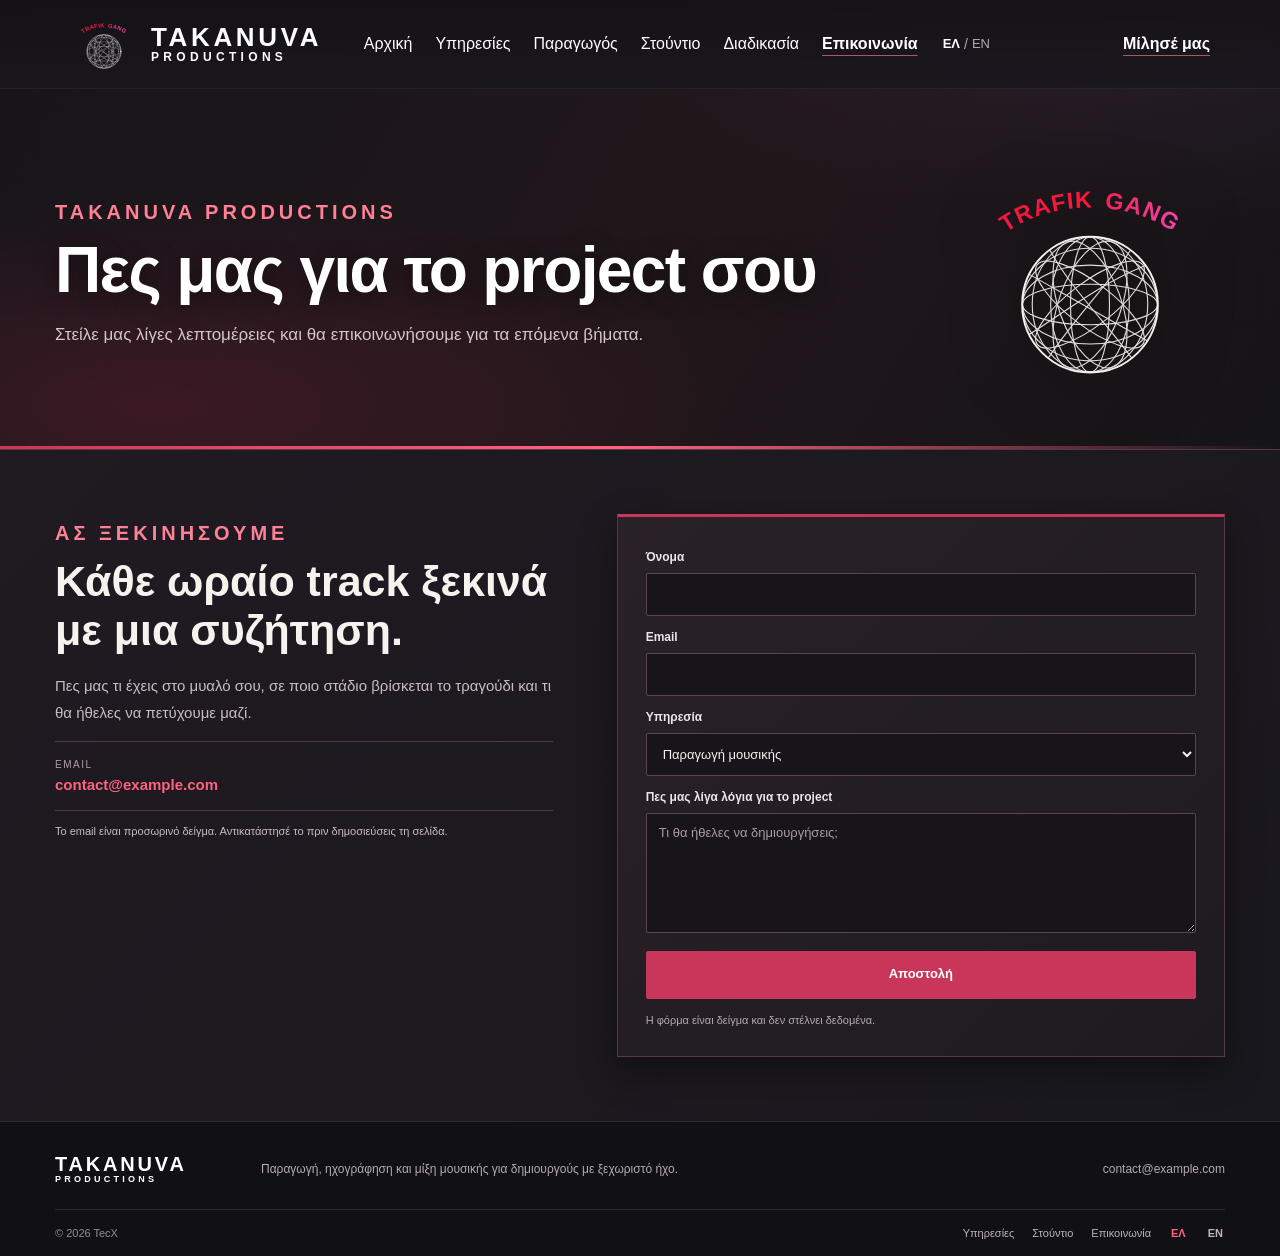
==== commit 86cfe3b4: "spagheti" ====
--- a/contact.html
+++ b/contact.html
@@ -85,11 +85,16 @@
 </nav>
 <main>
 <header class="page-banner">
-  <div class="container"><div class="brand-hero__layout"><div class="brand-hero__copy">
+  <div class="container"><div class="brand-hero__layout">
+    <div class="brand-hero__copy">
     <p class="eyebrow">TAKANUVA PRODUCTIONS</p>
     <h1 data-i18n="contact.title">Πες μας για το project σου</h1>
     <p class="page-lead" data-i18n="contact.lead">Στείλε μας λίγες λεπτομέρειες και θα επικοινωνήσουμε για τα επόμενα βήματα.</p>
-  </div><div class="brand-hero__logo"><img src="assets/trafik-gang-logo.svg" alt="Trafik Gang logo"></div></div></div></header>
+  </div><div class="brand-hero__logo"><img src="assets/trafik-gang-logo.svg" alt="Trafik Gang logo">
+  </div>
+</div>
+</div>
+</header>
 <section class="contact-page section--small bg--white">
   <div class="container">
     <div class="contact-grid">
@@ -98,7 +103,8 @@
       <h2 data-i18n="contact.heading">Κάθε ωραίο track ξεκινά με μια συζήτηση.</h2>
       <p data-i18n="contact.copy">Πες μας τι έχεις στο μυαλό σου, σε ποιο στάδιο βρίσκεται το τραγούδι και τι θα ήθελες να πετύχουμε μαζί.</p>
       <div class="contact-detail"><span data-i18n="contact.emailLabel">Email</span><a href="mailto:contact@example.com">contact@example.com</a>
-      </div><p class="contact-demo" data-i18n="contact.placeholderNotice">Το email είναι προσωρινό δείγμα. Αντικατάστησέ το πριν δημοσιεύσεις τη σελίδα.</p>
+      </div>
+      <p class="contact-demo" data-i18n="contact.placeholderNotice">Το email είναι προσωρινό δείγμα. Αντικατάστησέ το πριν δημοσιεύσεις τη σελίδα.</p>
     </div>
     <form class="contact-form" id="contact-form">
       <label for="contact-name" data-i18n="contact.name">Όνομα</label>
@@ -106,7 +112,8 @@
       <label for="contact-email" data-i18n="contact.email">Email</label>
       <input id="contact-email" type="email" name="email" autocomplete="email" required>
       <label for="contact-service" data-i18n="contact.service">Υπηρεσία</label>
-      <select id="contact-service" name="service"><option value="production" data-i18n="categories.producers">Παραγωγή</option>
+      <select id="contact-service" name="service">
+        <option value="production" data-i18n="categories.producers">Παραγωγή</option>
         <option value="recording" data-i18n="contact.recording">Ηχογράφηση</option>
         <option value="mixing" data-i18n="categories.mixing">Μίξη</option>
         <option value="mastering" data-i18n="categories.mastering">Mastering</option>
@@ -120,13 +127,29 @@
 </div>
 </section>
 </main>
-<footer class="site-footer"><div class="container"><div class="footer-top"><a class="footer-brand" href="index.html" aria-label="Takanuva Productions">
-  <span class="brand-mark"><strong>TAKANUVA</strong>
+<footer class="site-footer">
+  <div class="container">
+    <div class="footer-top">
+      <a class="footer-brand" href="index.html" aria-label="Takanuva Productions">
+  <span class="brand-mark">
+    <strong>TAKANUVA</strong>
     <small>PRODUCTIONS</small>
   </span>
 </a>
 <p data-i18n="footer.tagline">Παραγωγή, ηχογράφηση και μίξη μουσικής για δημιουργούς με ξεχωριστό ήχο.</p>
-<a class="footer-email" href="mailto:contact@example.com">contact@example.com</a></div><div class="footer-bottom"><span>© 2026 Takanuva Productions</span><div class="footer-links"><a href="services.html" data-i18n="nav.services">Υπηρεσίες</a><a href="studio.html" data-i18n="nav.studio">Στούντιο</a><a href="contact.html" data-i18n="nav.contact">Επικοινωνία</a><button class="footer-lang" data-language="el">ΕΛ</button><button class="footer-lang" data-language="en">EN</button></div></div></div></footer>
+<a class="footer-email" href="mailto:contact@example.com">contact@example.com</a>
+</div>
+<div class="footer-bottom">
+  <span>© 2026 TecX</span><div class="footer-links">
+    <a href="services.html" data-i18n="nav.services">Υπηρεσίες</a>
+    <a href="studio.html" data-i18n="nav.studio">Στούντιο</a>
+    <a href="contact.html" data-i18n="nav.contact">Επικοινωνία</a>
+    <button class="footer-lang" data-language="el">ΕΛ</button>
+    <button class="footer-lang" data-language="en">EN</button>
+  </div>
+</div>
+</div>
+</footer>
 <script src="app.js"></script>
 </body>
 </html>
--- a/styles.css
+++ b/styles.css
@@ -45,7 +45,8 @@
 .container{width:calc(100% - 36px);max-width:1170px;margin-left:auto;margin-right:auto}
 .col-group{display:flex;flex-wrap:wrap;margin-left:-15px;margin-right:-15px}
 .col-group>[class*="col-"]{padding-left:15px;padding-right:15px}
-.col-12{width:100%}.col-6{width:50%}.col-4{width:33.333333%}.col-dt-3{width:25%}.col-dt-5{width:41.666667%}.col-dt-7{width:58.333333%}.col-dt-offset-5{margin-left:41.666667%}
+.col-12{width:100%}.col-6{width:50%}.col-4{width:33.333333%}.col-dt-3{width:25%}.col-dt-5{width:41.666667%}
+.col-dt-7{width:58.333333%}.col-dt-offset-5{margin-left:41.666667%}
 .vertical-align{align-items:center}.text-center{text-align:center}.text-right{text-align:right}
 .bg--white{background:#fff}.bg--primary{background:#1a1a1a;color:#fff}
 .btn{display:inline-flex;align-items:center;justify-content:center;min-height:42px;padding:10px 18px;border:1px solid transparent;border-radius:2px;background:#802731;color:#fff;text-decoration:none;font-size:13px;font-weight:700;line-height:1.3;cursor:pointer;transition:background .2s,border-color .2s,color .2s}
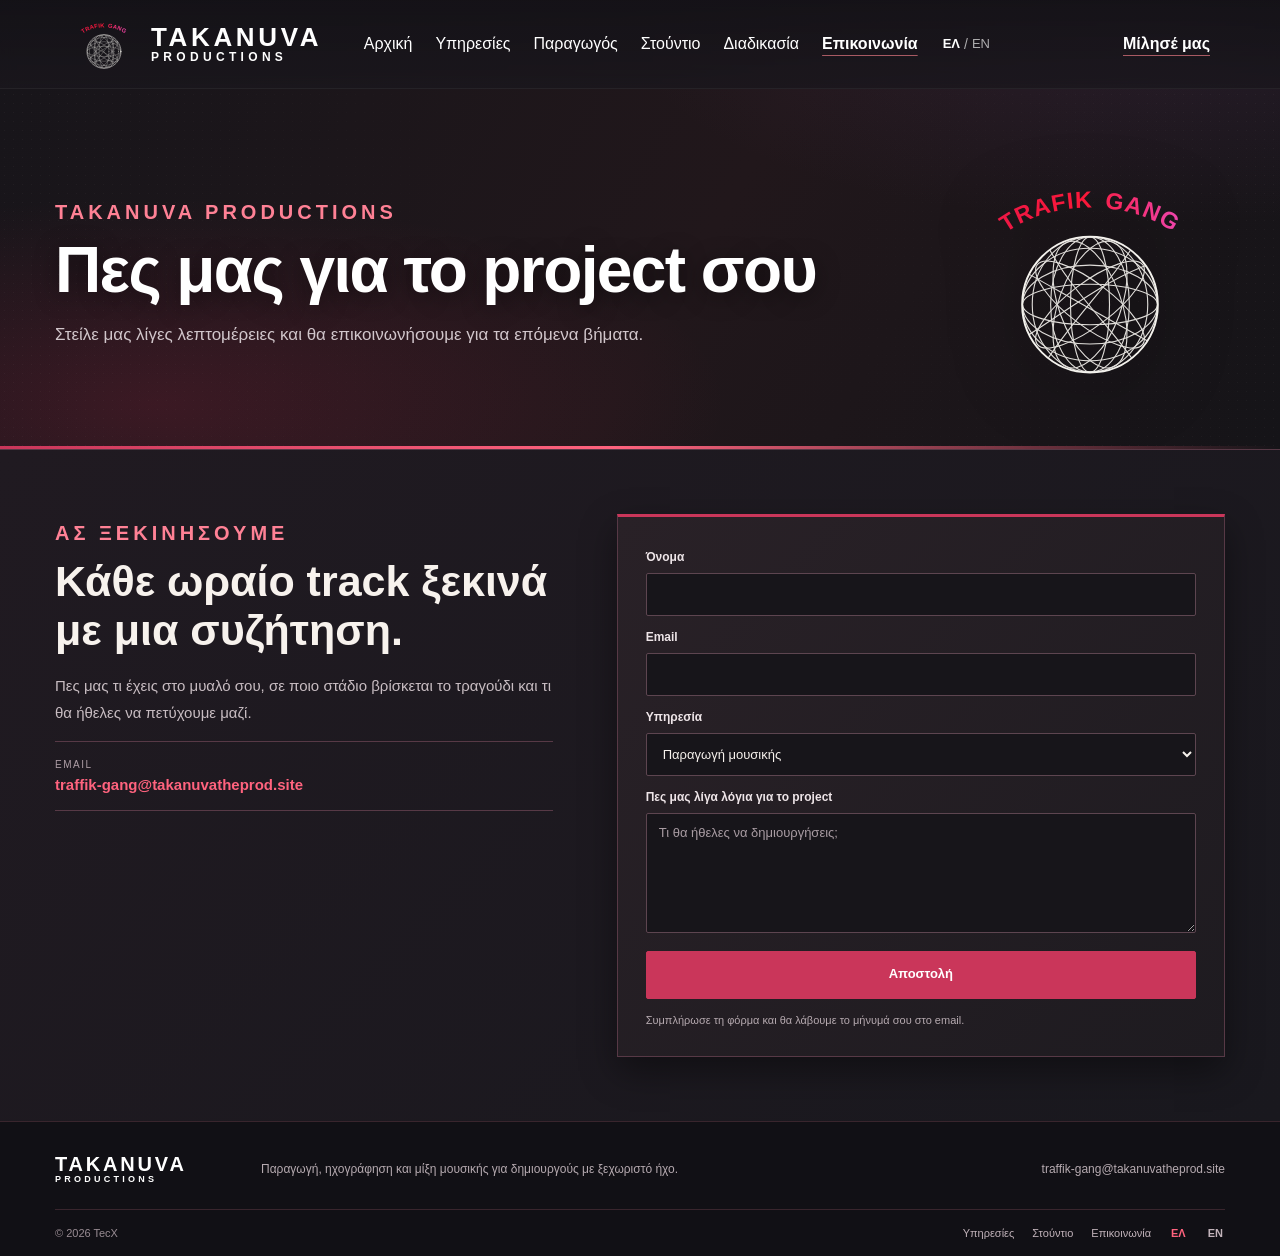
==== commit d624773e: "Connect contact form to Formspree" ====
--- a/contact.html
+++ b/contact.html
@@ -102,15 +102,15 @@
       <p class="eyebrow" data-i18n="contact.eyebrow">ΑΣ ΞΕΚΙΝΗΣΟΥΜΕ</p>
       <h2 data-i18n="contact.heading">Κάθε ωραίο track ξεκινά με μια συζήτηση.</h2>
       <p data-i18n="contact.copy">Πες μας τι έχεις στο μυαλό σου, σε ποιο στάδιο βρίσκεται το τραγούδι και τι θα ήθελες να πετύχουμε μαζί.</p>
-      <div class="contact-detail"><span data-i18n="contact.emailLabel">Email</span><a href="mailto:contact@example.com">contact@example.com</a>
+      <div class="contact-detail"><span data-i18n="contact.emailLabel">Email</span><a href="mailto:traffik-gang@takanuvatheprod.site">traffik-gang@takanuvatheprod.site</a>
       </div>
-      <p class="contact-demo" data-i18n="contact.placeholderNotice">Το email είναι προσωρινό δείγμα. Αντικατάστησέ το πριν δημοσιεύσεις τη σελίδα.</p>
     </div>
-    <form class="contact-form" id="contact-form">
+    <form class="contact-form" id="contact-form" action="https://formspree.io/f/xvkkgzkl" method="POST">
+      <input type="hidden" name="_subject" value="Νέο μήνυμα μέσω της φόρμας Takanuva Productions">
       <label for="contact-name" data-i18n="contact.name">Όνομα</label>
       <input id="contact-name" name="name" autocomplete="name" required>
       <label for="contact-email" data-i18n="contact.email">Email</label>
-      <input id="contact-email" type="email" name="email" autocomplete="email" required>
+      <input id="contact-email" type="email" name="_replyto" autocomplete="email" required>
       <label for="contact-service" data-i18n="contact.service">Υπηρεσία</label>
       <select id="contact-service" name="service">
         <option value="production" data-i18n="categories.producers">Παραγωγή</option>
@@ -121,7 +121,7 @@
       <label for="contact-message" data-i18n="contact.message">Πες μας λίγα λόγια για το project</label>
       <textarea id="contact-message" name="message" rows="5" required data-i18n-placeholder="contact.messagePlaceholder" placeholder="Τι θα ήθελες να δημιουργήσεις;"></textarea>
       <button class="btn btn--primary btn--lg" type="submit" data-i18n="contact.submit">Αποστολή</button>
-      <p class="form-message" id="form-message" aria-live="polite" data-i18n="contact.demo">Η φόρμα είναι δείγμα και δεν στέλνει δεδομένα.</p>
+      <p class="form-message" id="form-message" aria-live="polite" data-i18n="contact.formHint">Συμπλήρωσε τη φόρμα και θα λάβουμε το μήνυμά σου στο email.</p>
     </form>
   </div>
 </div>
@@ -137,7 +137,7 @@
   </span>
 </a>
 <p data-i18n="footer.tagline">Παραγωγή, ηχογράφηση και μίξη μουσικής για δημιουργούς με ξεχωριστό ήχο.</p>
-<a class="footer-email" href="mailto:contact@example.com">contact@example.com</a>
+<a class="footer-email" href="mailto:traffik-gang@takanuvatheprod.site">traffik-gang@takanuvatheprod.site</a>
 </div>
 <div class="footer-bottom">
   <span>© 2026 TecX</span><div class="footer-links">
@@ -152,4 +152,4 @@
 </footer>
 <script src="app.js"></script>
 </body>
-</html>+</html>
